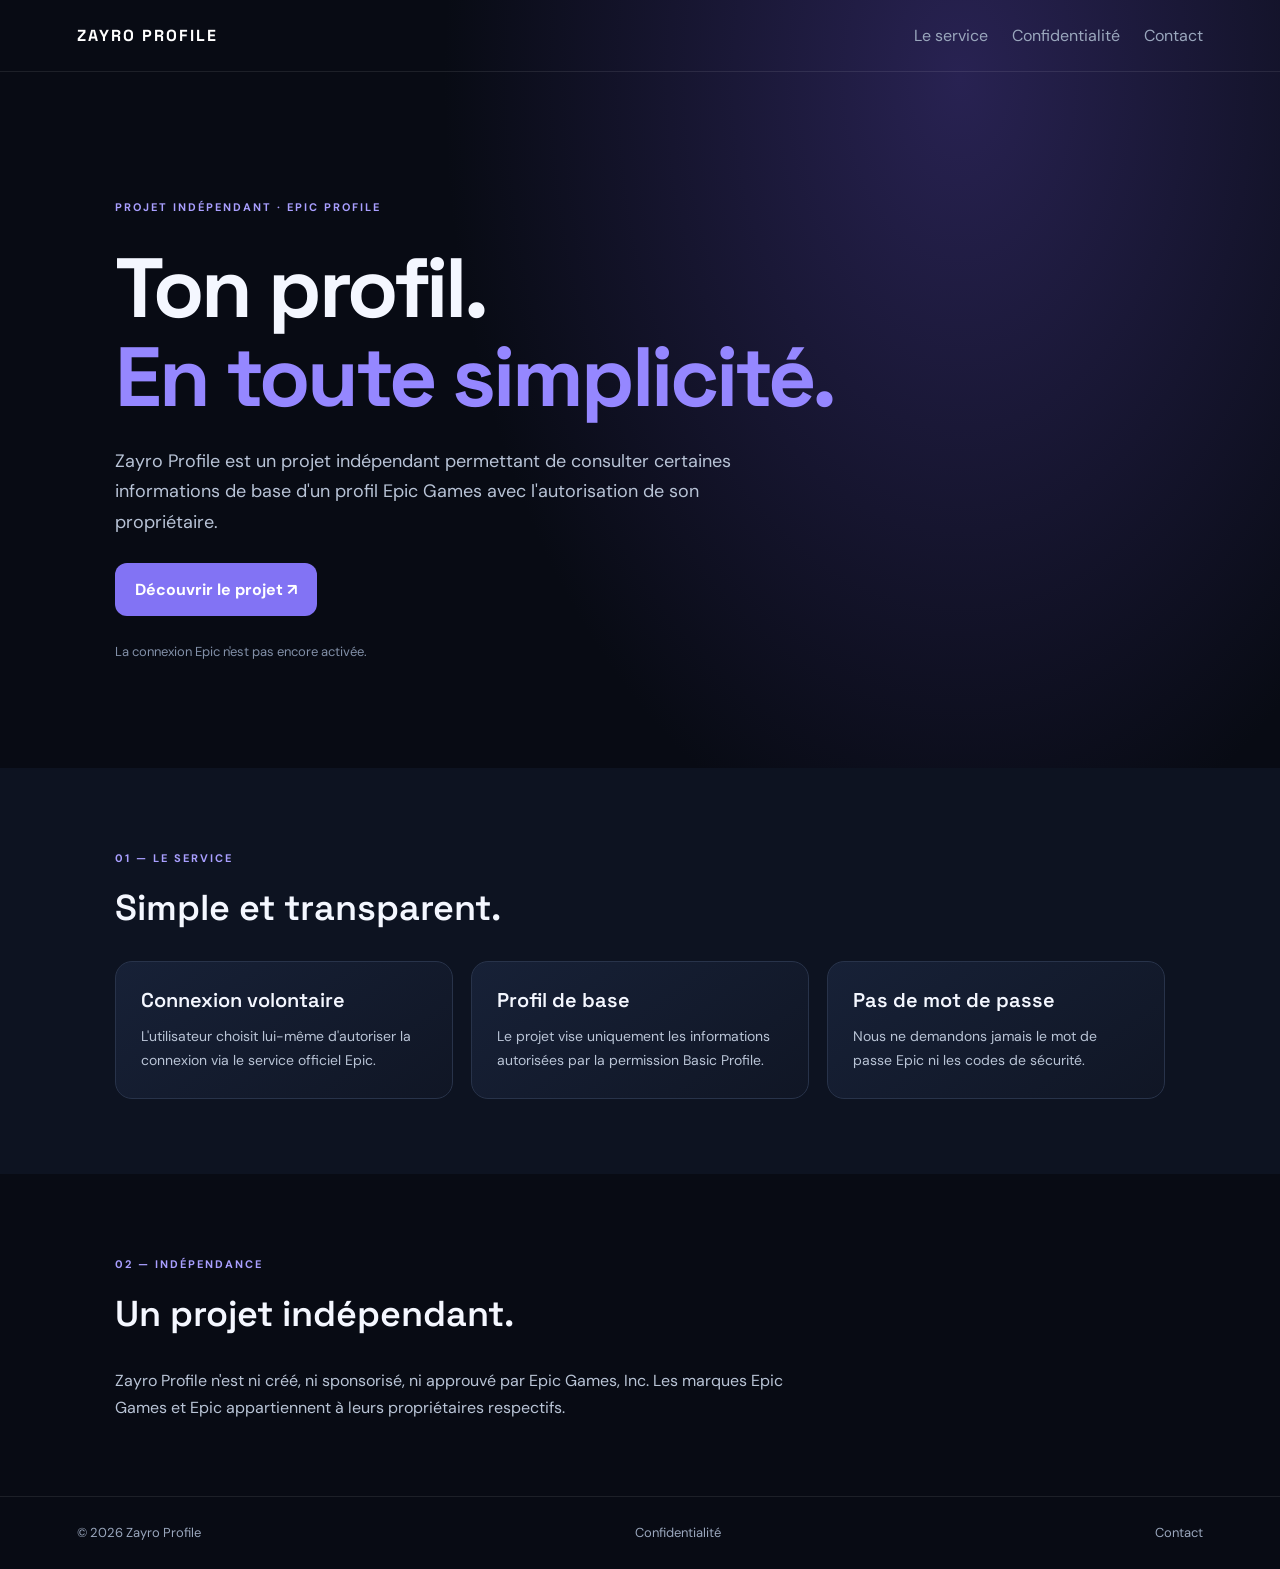
==== index.html @ 9bc10167 "Add files via upload" ====
<!DOCTYPE html>
<html lang="fr">
<head>
  <meta charset="UTF-8">
  <meta name="viewport" content="width=device-width, initial-scale=1.0">
  <title>Zayro Profile</title>
  <link rel="stylesheet" href="style.css">
</head>
<body>
  <header>
    <a class="brand" href="index.html">ZAYRO PROFILE</a>
    <nav>
      <a href="#service">Le service</a>
      <a href="confidentialite.html">Confidentialité</a>
      <a href="contact.html">Contact</a>
    </nav>
  </header>

  <main>
    <section class="hero">
      <span class="tag">PROJET INDÉPENDANT · EPIC PROFILE</span>
      <h1>Ton profil.<br><span>En toute simplicité.</span></h1>
      <p>
        Zayro Profile est un projet indépendant permettant
        de consulter certaines informations de base d'un
        profil Epic Games avec l'autorisation de son propriétaire.
      </p>
      <a class="button" href="#service">Découvrir le projet ↗</a>
      <p class="muted">La connexion Epic n'est pas encore activée.</p>
    </section>

    <section id="service" class="services">
      <span class="tag">01 — LE SERVICE</span>
      <h2>Simple et transparent.</h2>

      <div class="cards">
        <article>
          <h3>Connexion volontaire</h3>
          <p>L'utilisateur choisit lui-même d'autoriser la connexion via le service officiel Epic.</p>
        </article>
        <article>
          <h3>Profil de base</h3>
          <p>Le projet vise uniquement les informations autorisées par la permission Basic Profile.</p>
        </article>
        <article>
          <h3>Pas de mot de passe</h3>
          <p>Nous ne demandons jamais le mot de passe Epic ni les codes de sécurité.</p>
        </article>
      </div>
    </section>

    <section class="about">
      <span class="tag">02 — INDÉPENDANCE</span>
      <h2>Un projet indépendant.</h2>
      <p>
        Zayro Profile n'est ni créé, ni sponsorisé, ni approuvé
        par Epic Games, Inc. Les marques Epic Games et Epic
        appartiennent à leurs propriétaires respectifs.
      </p>
    </section>
  </main>

  <footer>
    <span>© 2026 Zayro Profile</span>
    <a href="confidentialite.html">Confidentialité</a>
    <a href="contact.html">Contact</a>
  </footer>
</body>
</html>
---- style.css ----
@import url('https://fonts.googleapis.com/css2?family=DM+Sans:wght@400;500;600;700&family=Space+Grotesk:wght@400;500;600;700&display=swap');

:root {
    --bg: #080b14;
    --panel: #111a2b;
    --text: #f4f7ff;
    --muted: #9aa7bd;
    --accent: #9587ff;
    --line: #28334a;
}

* {
    box-sizing: border-box;
    margin: 0;
    padding: 0;
}

html {
    scroll-behavior: smooth;
}

body {
    background: radial-gradient(
        ellipse at 75% 5%,
        #282252 0,
        transparent 38%
    ), var(--bg);
    color: var(--text);
    font-family: 'DM Sans', sans-serif;
    line-height: 1.7;
}

/* NAVIGATION */

header {
    display: flex;
    justify-content: space-between;
    align-items: center;
    padding: 22px 6vw;
    border-bottom: 1px solid #ffffff16;
}

.brand {
    font-family: 'Space Grotesk', sans-serif;
    font-weight: 700;
    letter-spacing: 2px;
    color: white;
    text-decoration: none;
}

header nav {
    display: flex;
    gap: 24px;
}

header nav a,
footer a {
    color: var(--muted);
    text-decoration: none;
    transition: 0.2s;
}

header nav a:hover,
footer a:hover {
    color: white;
}

/* ACCUEIL */

.hero {
    padding: 120px 9vw 105px;
    max-width: 1100px;
}

.tag {
    color: #a99fff;
    letter-spacing: 2px;
    font-weight: 700;
    font-size: 11px;
}

.hero h1 {
    font: 700 clamp(48px, 8vw, 84px)/1.05 'Space Grotesk';
    letter-spacing: -3px;
    margin: 25px 0;
}

.hero h1 span {
    color: var(--accent);
}

.hero p {
    max-width: 660px;
    color: #b8c3d6;
    font-size: 18px;
}

.button {
    display: inline-block;
    background: #8273f4;
    color: white;
    padding: 13px 20px;
    border-radius: 12px;
    font-weight: 700;
    text-decoration: none;
    margin: 25px 0;
    transition: 0.25s;
}

.button:hover {
    background: #a095ff;
    transform: translateY(-3px);
}

.muted {
    color: #8290a8 !important;
    font-size: 13px !important;
}

/* SERVICES */

.services {
    padding: 75px 9vw;
    background: #0d1321;
}

h2 {
    font: 600 36px 'Space Grotesk';
    margin: 15px 0 30px;
}

.cards {
    display: grid;
    grid-template-columns: repeat(3, 1fr);
    gap: 18px;
}

.cards article {
    padding: 25px;
    border: 1px solid var(--line);
    border-radius: 17px;
    background: linear-gradient(
        145deg,
        #172137,
        #101625
    );
    transition: 0.25s;
}

.cards article:hover {
    transform: translateY(-6px);
    border-color: var(--accent);
}

.cards h3 {
    font: 600 20px 'Space Grotesk';
    margin-bottom: 12px;
}

.cards p {
    color: #b9c4d6;
    font-size: 14px;
}

/* À PROPOS */

.about {
    padding: 75px 9vw;
    max-width: 1050px;
}

.about p {
    color: #b9c4d6;
    max-width: 700px;
}

/* FOOTER */

footer {
    border-top: 1px solid #ffffff16;
    padding: 25px 6vw;
    display: flex;
    justify-content: space-between;
    color: var(--muted);
    font-size: 13px;
}

/* MOBILE */

@media (max-width: 700px) {
    header {
        align-items: flex-start;
        flex-direction: column;
        gap: 15px;
    }

    header nav {
        gap: 16px;
        flex-wrap: wrap;
    }

    .hero {
        padding: 85px 25px;
    }

    .hero h1 {
        letter-spacing: -2px;
    }

    .cards {
        grid-template-columns: 1fr;
    }

    .services,
    .about {
        padding: 60px 25px;
    }

    footer {
        align-items: flex-start;
        flex-direction: column;
        gap: 12px;
    }
}
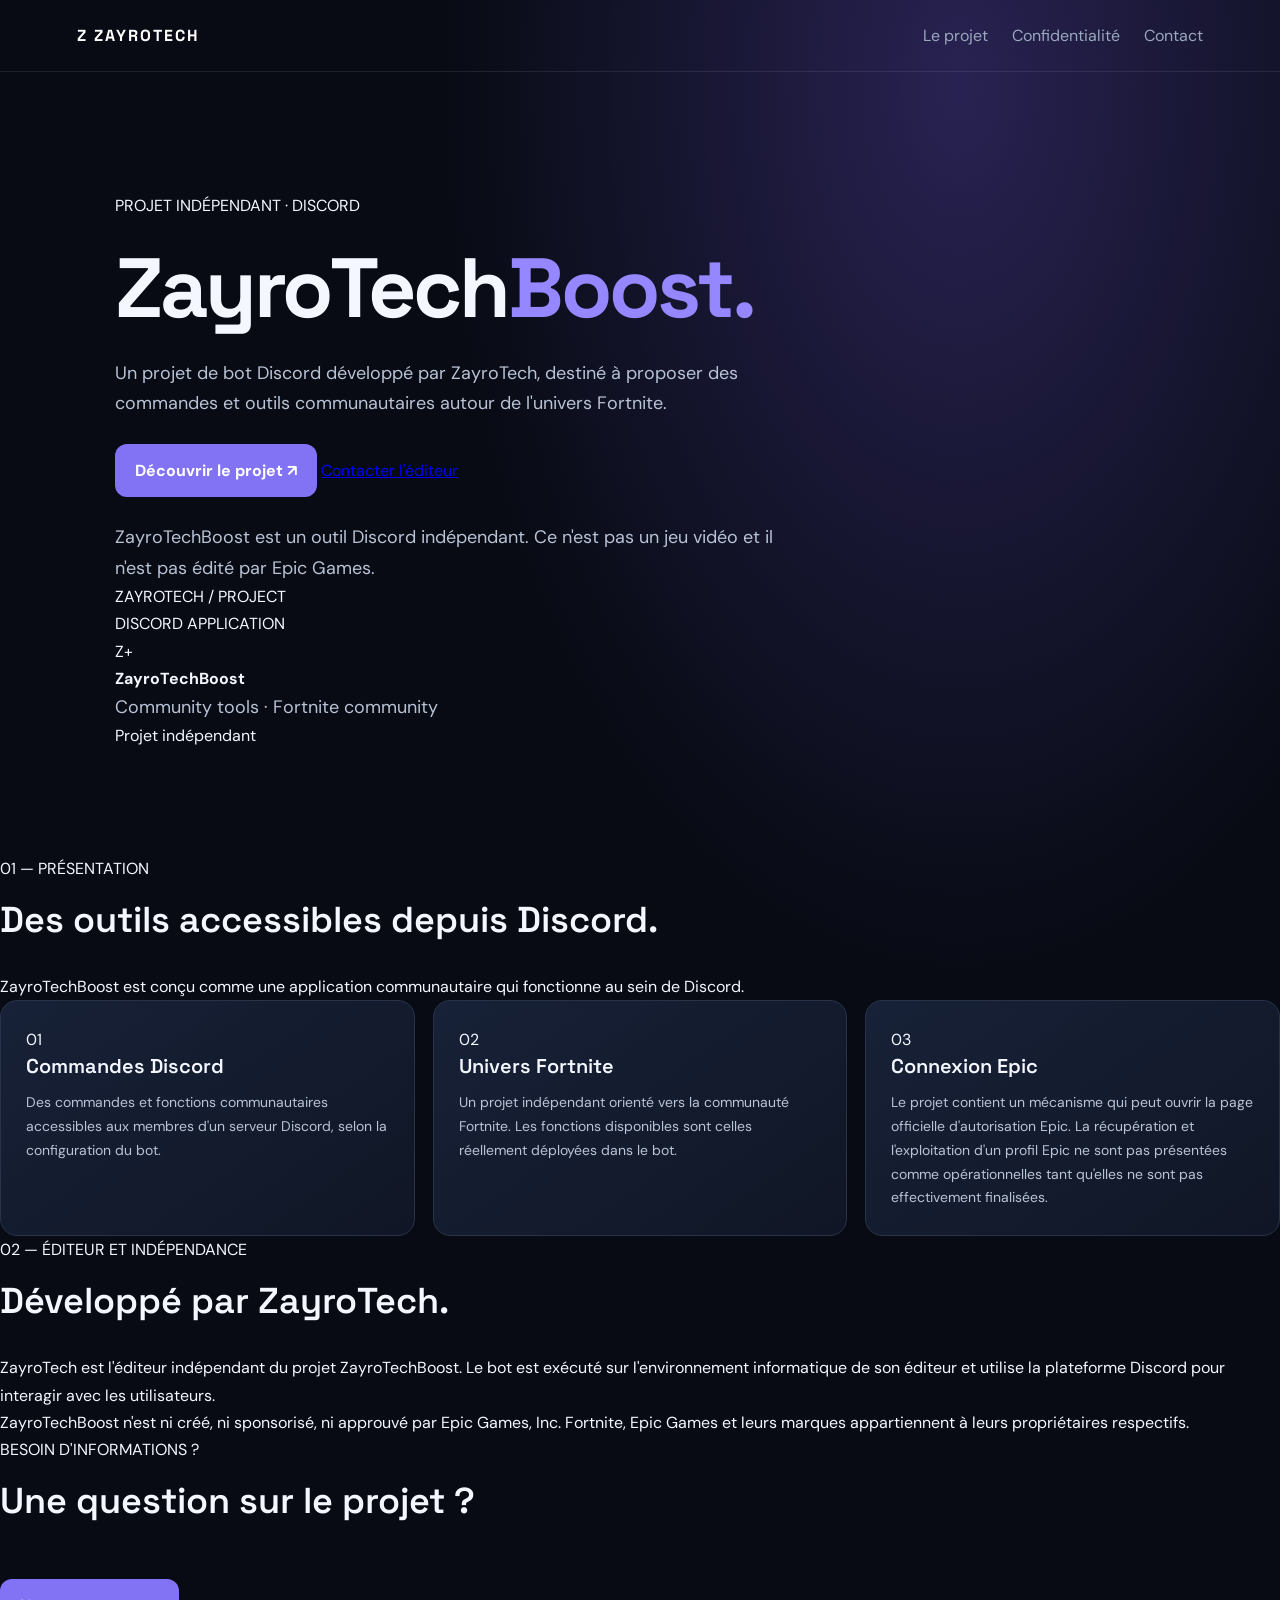
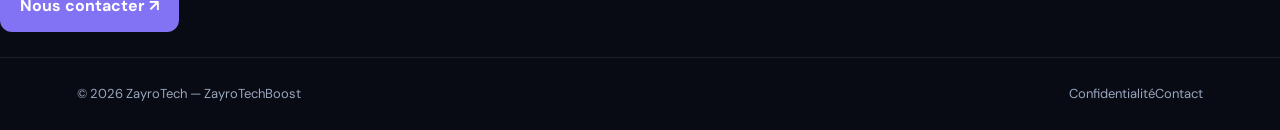
==== commit b13a0b22: "Update index.html" ====
--- a/index.html
+++ b/index.html
@@ -1,70 +1,72 @@
 
-<!DOCTYPE html>
+<!doctype html>
 <html lang="fr">
 <head>
-  <meta charset="UTF-8">
-  <meta name="viewport" content="width=device-width, initial-scale=1.0">
-  <title>Zayro Profile</title>
+  <meta charset="utf-8">
+  <meta name="viewport" content="width=device-width, initial-scale=1">
+  <meta name="description" content="Présentation officielle du projet indépendant ZayroTechBoost, un bot Discord développé par ZayroTech.">
+  <meta name="theme-color" content="#090d1b">
+  <title>ZayroTechBoost — ZayroTech</title>
   <link rel="stylesheet" href="style.css">
 </head>
 <body>
-  <header>
-    <a class="brand" href="index.html">ZAYRO PROFILE</a>
-    <nav>
-      <a href="#service">Le service</a>
-      <a href="confidentialite.html">Confidentialité</a>
-      <a href="contact.html">Contact</a>
-    </nav>
-  </header>
-
-  <main>
-    <section class="hero">
-      <span class="tag">PROJET INDÉPENDANT · EPIC PROFILE</span>
-      <h1>Ton profil.<br><span>En toute simplicité.</span></h1>
-      <p>
-        Zayro Profile est un projet indépendant permettant
-        de consulter certaines informations de base d'un
-        profil Epic Games avec l'autorisation de son propriétaire.
-      </p>
-      <a class="button" href="#service">Découvrir le projet ↗</a>
-      <p class="muted">La connexion Epic n'est pas encore activée.</p>
-    </section>
-
-    <section id="service" class="services">
-      <span class="tag">01 — LE SERVICE</span>
-      <h2>Simple et transparent.</h2>
-
-      <div class="cards">
-        <article>
-          <h3>Connexion volontaire</h3>
-          <p>L'utilisateur choisit lui-même d'autoriser la connexion via le service officiel Epic.</p>
-        </article>
-        <article>
-          <h3>Profil de base</h3>
-          <p>Le projet vise uniquement les informations autorisées par la permission Basic Profile.</p>
-        </article>
-        <article>
-          <h3>Pas de mot de passe</h3>
-          <p>Nous ne demandons jamais le mot de passe Epic ni les codes de sécurité.</p>
-        </article>
-      </div>
-    </section>
-
-    <section class="about">
-      <span class="tag">02 — INDÉPENDANCE</span>
-      <h2>Un projet indépendant.</h2>
-      <p>
-        Zayro Profile n'est ni créé, ni sponsorisé, ni approuvé
-        par Epic Games, Inc. Les marques Epic Games et Epic
-        appartiennent à leurs propriétaires respectifs.
-      </p>
-    </section>
-  </main>
-
-  <footer>
-    <span>© 2026 Zayro Profile</span>
+<header class="site-header">
+  <a class="brand" href="index.html" aria-label="ZayroTech, accueil"><span class="brand-mark">Z</span> ZAYROTECH</a>
+  <nav aria-label="Navigation principale">
+    <a href="#project">Le projet</a>
     <a href="confidentialite.html">Confidentialité</a>
     <a href="contact.html">Contact</a>
-  </footer>
+  </nav>
+</header>
+<main>
+  <section class="hero">
+    <div class="hero-copy">
+      <span class="eyebrow"><span class="dot"></span> PROJET INDÉPENDANT · DISCORD</span>
+      <h1>ZayroTech<span class="accent">Boost.</span></h1>
+      <p class="lead">Un projet de bot Discord développé par ZayroTech, destiné à proposer des commandes et outils communautaires autour de l'univers Fortnite.</p>
+      <div class="actions">
+        <a class="button" href="#project">Découvrir le projet <span aria-hidden="true">↗</span></a>
+        <a class="text-link" href="contact.html">Contacter l'éditeur</a>
+      </div>
+      <p class="notice">ZayroTechBoost est un outil Discord indépendant. Ce n'est pas un jeu vidéo et il n'est pas édité par Epic Games.</p>
+    </div>
+    <div class="hero-panel" aria-label="Présentation du projet">
+      <div class="panel-top"><span class="panel-dot"></span><span class="panel-dot"></span><span class="panel-dot"></span><span class="panel-label">ZAYROTECH / PROJECT</span></div>
+      <div class="panel-content">
+        <span class="panel-kicker">DISCORD APPLICATION</span>
+        <div class="panel-logo">Z<span>+</span></div>
+        <strong>ZayroTechBoost</strong>
+        <p>Community tools · Fortnite community</p>
+        <div class="status"><span></span> Projet indépendant</div>
+      </div>
+    </div>
+  </section>
+
+  <section class="section" id="project">
+    <div class="section-heading">
+      <span class="eyebrow">01 — PRÉSENTATION</span>
+      <h2>Des outils accessibles depuis Discord.</h2>
+      <p>ZayroTechBoost est conçu comme une application communautaire qui fonctionne au sein de Discord.</p>
+    </div>
+    <div class="cards">
+      <article class="card"><span class="card-number">01</span><h3>Commandes Discord</h3><p>Des commandes et fonctions communautaires accessibles aux membres d'un serveur Discord, selon la configuration du bot.</p></article>
+      <article class="card"><span class="card-number">02</span><h3>Univers Fortnite</h3><p>Un projet indépendant orienté vers la communauté Fortnite. Les fonctions disponibles sont celles réellement déployées dans le bot.</p></article>
+      <article class="card"><span class="card-number">03</span><h3>Connexion Epic</h3><p>Le projet contient un mécanisme qui peut ouvrir la page officielle d'autorisation Epic. La récupération et l'exploitation d'un profil Epic ne sont pas présentées comme opérationnelles tant qu'elles ne sont pas effectivement finalisées.</p></article>
+    </div>
+  </section>
+
+  <section class="section about-section">
+    <div class="section-heading">
+      <span class="eyebrow">02 — ÉDITEUR ET INDÉPENDANCE</span>
+      <h2>Développé par ZayroTech.</h2>
+    </div>
+    <div class="about-copy">
+      <p>ZayroTech est l'éditeur indépendant du projet ZayroTechBoost. Le bot est exécuté sur l'environnement informatique de son éditeur et utilise la plateforme Discord pour interagir avec les utilisateurs.</p>
+      <p>ZayroTechBoost n'est ni créé, ni sponsorisé, ni approuvé par Epic Games, Inc. Fortnite, Epic Games et leurs marques appartiennent à leurs propriétaires respectifs.</p>
+    </div>
+  </section>
+  <section class="bottom-cta"><div><span class="eyebrow">BESOIN D'INFORMATIONS ?</span><h2>Une question sur le projet ?</h2></div><a class="button" href="contact.html">Nous contacter ↗</a></section>
+</main>
+<footer class="site-footer"><span>© 2026 ZayroTech — ZayroTechBoost</span><div><a href="confidentialite.html">Confidentialité</a><a href="contact.html">Contact</a></div></footer>
 </body>
 </html>
